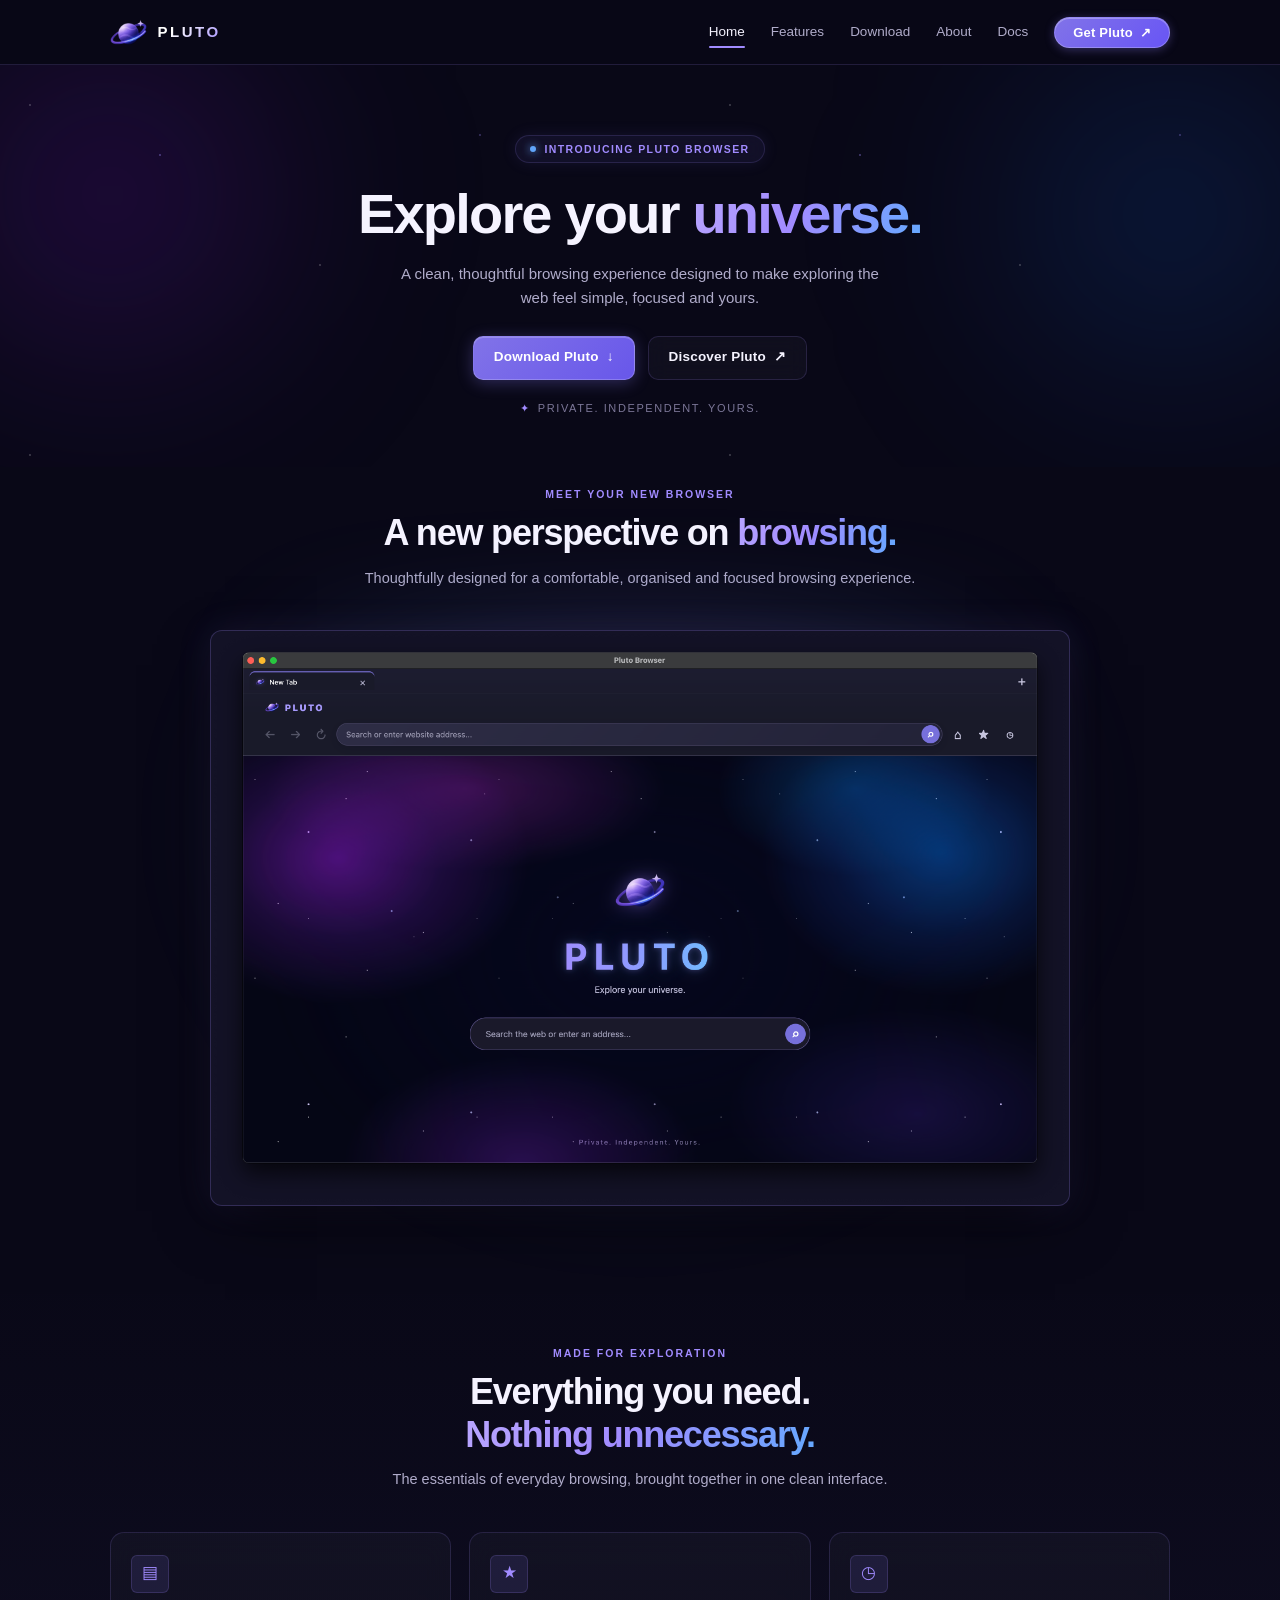
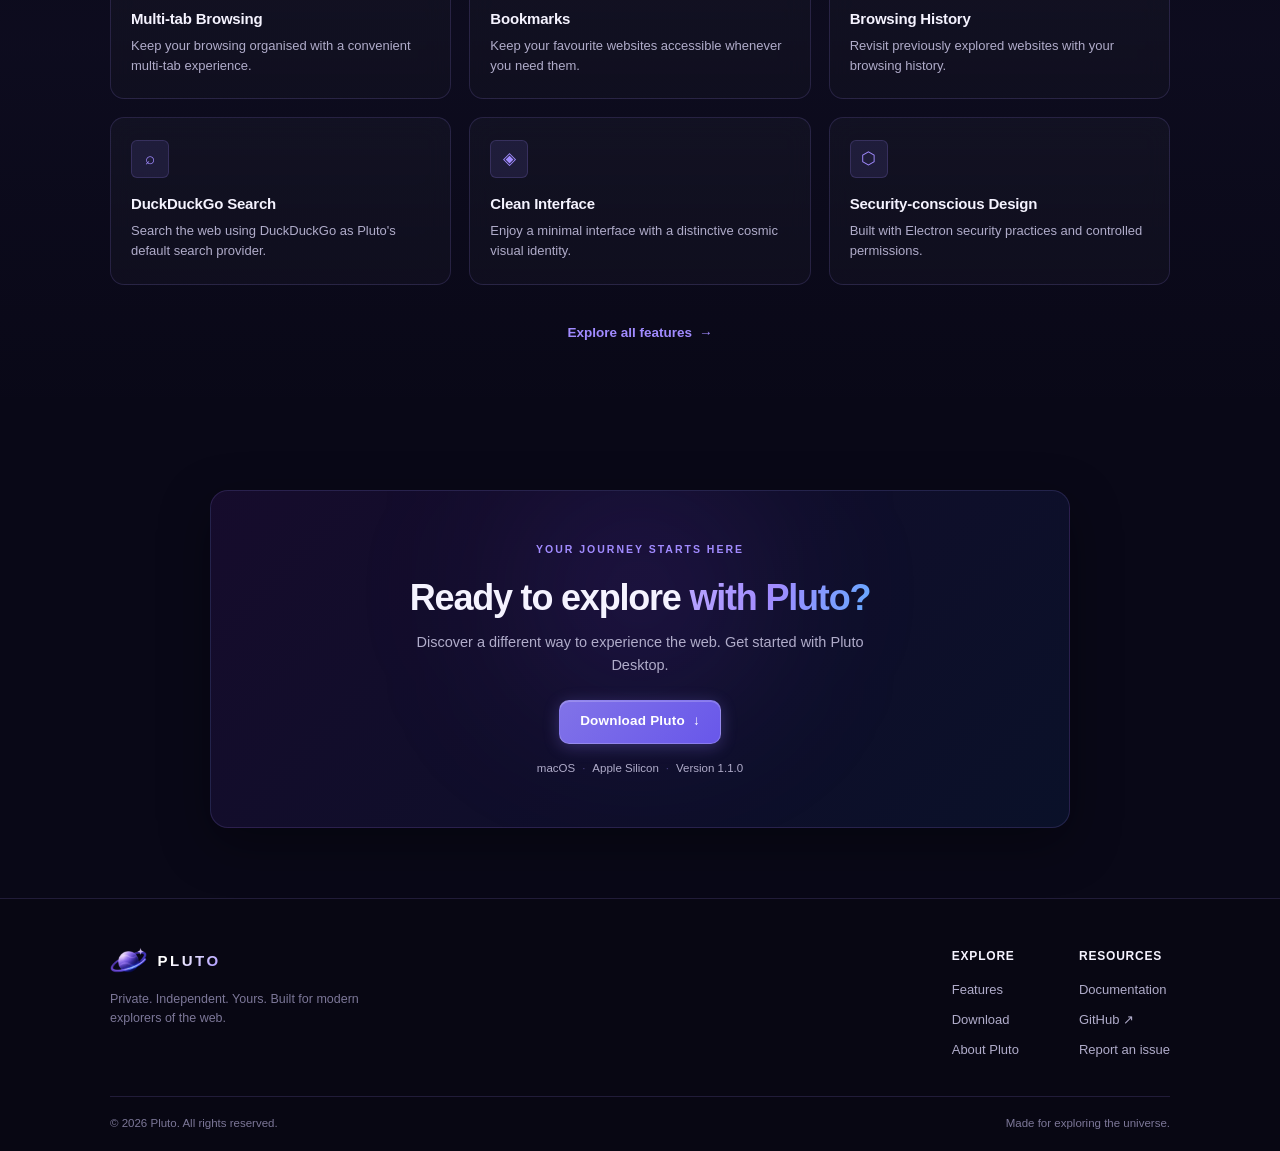
==== index.html @ a0f24057 "Initial commit: Pluto official website" ====
<!DOCTYPE html>
<html lang="en">
<head>
    <meta charset="UTF-8">
    <meta name="viewport" content="width=device-width, initial-scale=1.0">

    <title>Pluto — Explore Your Universe</title>
    <meta name="description" content="Meet Pluto, a clean and thoughtful desktop browser designed for a better browsing experience.">

    <link rel="icon" type="image/png" href="assets/logo/pluto-logo.png">
    <link rel="stylesheet" href="css/variables.css">
    <link rel="stylesheet" href="css/style.css">
    <link rel="stylesheet" href="css/responsive.css">

    <script src="js/main.js" defer></script>
    <script src="js/navigation.js" defer></script>
</head>

<body>

    <a href="#main" class="skip-link">Skip to main content</a>

    <!-- Navigation -->
    <header class="navbar">
        <div class="container nav-container">

            <a href="index.html" class="brand" aria-label="Pluto Browser Home">
                <img src="assets/logo/pluto-logo.png" alt="Pluto Logo">
                <span>PLUTO</span>
            </a>

            <button class="menu-toggle" id="menuToggle"
                    aria-label="Toggle navigation"
                    aria-expanded="false">
                <span></span>
                <span></span>
                <span></span>
            </button>

            <nav class="nav-links" id="navLinks">
                <a href="index.html" class="active">Home</a>
                <a href="features.html">Features</a>
                <a href="download.html">Download</a>
                <a href="about.html">About</a>
                <a href="docs.html">Docs</a>
                <a href="download.html" class="nav-download">Get Pluto <span>↗</span></a>
            </nav>

        </div>
    </header>


    <main id="main">

        <!-- Hero -->
        <section class="hero">
            <div class="hero-glow hero-glow-left"></div>
            <div class="hero-glow hero-glow-right"></div>

            <div class="stars"></div>

            <div class="container hero-content">

                <div class="hero-badge">
                    <span class="status-dot"></span>
                    INTRODUCING PLUTO BROWSER
                </div>

                <h1>
                    Explore your
                    <span>universe.</span>
                </h1>

                <p class="hero-description">
                    A clean, thoughtful browsing experience
                    designed to make exploring the web feel
                    simple, focused and yours.
                </p>

                <div class="hero-actions">
                    <a href="download.html" class="btn btn-primary">
                        Download Pluto <span>↓</span>
                    </a>

                    <a href="features.html" class="btn btn-secondary">
                        Discover Pluto <span>↗</span>
                    </a>
                </div>

                <div class="hero-note">
                    <span class="sparkle">✦</span> Private. Independent. Yours.
                </div>

            </div>

        </section>


        <!-- Browser Preview -->
        <section class="preview-section">
            <div class="container">

                <div class="section-heading">
                    <span class="eyebrow">MEET YOUR NEW BROWSER</span>

                    <h2>
                        A new perspective on
                        <span>browsing.</span>
                    </h2>

                    <p>
                        Thoughtfully designed for a comfortable,
                        organised and focused browsing experience.
                    </p>
                </div>

                <div class="browser-preview-wrapper">
                    <div class="preview-glow"></div>

                    <div class="browser-preview">
                        <img
                            src="assets/screenshots/pluto-homepage.png"
                            alt="Pluto Desktop Browser interface screenshot"
                            loading="lazy"
                        >
                    </div>
                </div>

            </div>
        </section>


        <!-- Features -->
        <section class="features-section">
            <div class="container">

                <div class="section-heading">
                    <span class="eyebrow">MADE FOR EXPLORATION</span>

                    <h2>
                        Everything you need.
                        <span>Nothing unnecessary.</span>
                    </h2>

                    <p>
                        The essentials of everyday browsing,
                        brought together in one clean interface.
                    </p>
                </div>

                <div class="feature-grid">

                    <article class="feature-card">
                        <div class="feature-icon">▤</div>
                        <h3>Multi-tab Browsing</h3>
                        <p>
                            Keep your browsing organised
                            with a convenient multi-tab experience.
                        </p>
                    </article>

                    <article class="feature-card">
                        <div class="feature-icon">★</div>
                        <h3>Bookmarks</h3>
                        <p>
                            Keep your favourite websites
                            accessible whenever you need them.
                        </p>
                    </article>

                    <article class="feature-card">
                        <div class="feature-icon">◷</div>
                        <h3>Browsing History</h3>
                        <p>
                            Revisit previously explored websites
                            with your browsing history.
                        </p>
                    </article>

                    <article class="feature-card">
                        <div class="feature-icon">⌕</div>
                        <h3>DuckDuckGo Search</h3>
                        <p>
                            Search the web using DuckDuckGo
                            as Pluto's default search provider.
                        </p>
                    </article>

                    <article class="feature-card">
                        <div class="feature-icon">◈</div>
                        <h3>Clean Interface</h3>
                        <p>
                            Enjoy a minimal interface with
                            a distinctive cosmic visual identity.
                        </p>
                    </article>

                    <article class="feature-card">
                        <div class="feature-icon">⬡</div>
                        <h3>Security-conscious Design</h3>
                        <p>
                            Built with Electron security
                            practices and controlled permissions.
                        </p>
                    </article>

                </div>

                <div class="features-link">
                    <a href="features.html">
                        Explore all features <span>→</span>
                    </a>
                </div>

            </div>
        </section>


        <!-- Download CTA -->
        <section class="download-section">
            <div class="container">

                <div class="download-card">

                    <div class="download-glow"></div>

                    <span class="eyebrow">YOUR JOURNEY STARTS HERE</span>

                    <h2>
                        Ready to explore
                        <span>with Pluto?</span>
                    </h2>

                    <p>
                        Discover a different way to experience
                        the web. Get started with Pluto Desktop.
                    </p>

                    <a
                        href="https://github.com/ParamMavani/pluto-browser/releases/tag/v1.1.0"
                        target="_blank"
                        rel="noopener noreferrer"
                        class="btn btn-primary"
                    >
                        Download Pluto <span>↓</span>
                    </a>

                    <div class="download-specs">
                        <span class="spec-tag">macOS</span>
                        <span class="spec-dot">·</span>
                        <span class="spec-tag">Apple Silicon</span>
                        <span class="spec-dot">·</span>
                        <span class="spec-tag">Version 1.1.0</span>
                    </div>

                </div>

            </div>
        </section>

    </main>


    <!-- Footer -->
    <footer class="footer">
        <div class="container">

            <div class="footer-main">

                <div class="footer-brand">
                    <a href="index.html" class="brand" aria-label="Pluto Browser Home">
                        <img src="assets/logo/pluto-logo.png" alt="Pluto Logo">
                        <span>PLUTO</span>
                    </a>

                    <p>Private. Independent. Yours. Built for modern explorers of the web.</p>
                </div>

                <div class="footer-nav">
                    <div class="footer-column">
                        <h4>Explore</h4>
                        <a href="features.html">Features</a>
                        <a href="download.html">Download</a>
                        <a href="about.html">About Pluto</a>
                    </div>

                    <div class="footer-column">
                        <h4>Resources</h4>
                        <a href="docs.html">Documentation</a>
                        <a href="https://github.com/ParamMavani/pluto-browser"
                           target="_blank"
                           rel="noopener noreferrer">GitHub <span>↗</span></a>
                        <a href="https://github.com/ParamMavani/pluto-browser/issues"
                           target="_blank"
                           rel="noopener noreferrer">Report an issue</a>
                    </div>
                </div>

            </div>

            <div class="footer-bottom">
                <p>© <span id="currentYear"></span> Pluto. All rights reserved.</p>
                <p>Made for exploring the universe.</p>
            </div>

        </div>
    </footer>

</body>
</html>
---- css/variables.css ----
:root {
  /* Pluto backgrounds */
  --bg-primary: #090817;
  --bg-secondary: #131226;
  --bg-surface: #1d1c34;
  --bg-surface-hover: #262444;

  /* Pluto accents */
  --accent-primary: #8173e8;
  --accent-secondary: #a18bff;
  --accent-blue: #65a9ff;
  --accent-cyan: #38bdf8;

  /* Status and feedback colors */
  --accent-success: #10b981;
  --accent-warning: #f59e0b;
  --accent-warning-bg: rgba(245, 158, 11, 0.08);
  --accent-warning-border: rgba(245, 158, 11, 0.28);
  --accent-danger: #ef4444;

  /* Text colors */
  --text-primary: #f5f3ff;
  --text-secondary: #b0acca;
  --text-muted: #7c7798;

  /* Borders and effects */
  --border-color: rgba(161, 139, 255, 0.16);
  --border-subtle: rgba(161, 139, 255, 0.09);
  --border-glow: rgba(161, 139, 255, 0.4);
  --glow-purple: rgba(129, 115, 232, 0.2);
  --glow-blue: rgba(101, 169, 255, 0.16);

  /* Layout — tightened for better proportions */
  --container-width: 1060px;
  --radius-sm: 6px;
  --radius-md: 10px;
  --radius-lg: 14px;
  --radius-pill: 999px;

  /* Typography */
  --font-main: -apple-system, BlinkMacSystemFont, "SF Pro Display", "Inter", "Segoe UI", Roboto, sans-serif;

  /* Transitions */
  --transition-fast: 0.2s ease;
  --transition-smooth: 0.25s cubic-bezier(0.16, 1, 0.3, 1);
}
---- css/style.css ----
/* ==========================================================================
   Pluto Browser — Main Stylesheet
   Refined, Sleek, Proportional Scaling
   ========================================================================== */

@import url("./variables.css");

/* --------------------------------------------------------------------------
   Global & Reset
   -------------------------------------------------------------------------- */

*,
*::before,
*::after {
    margin: 0;
    padding: 0;
    box-sizing: border-box;
}

html {
    scroll-behavior: smooth;
    text-rendering: optimizeLegibility;
    -webkit-font-smoothing: antialiased;
    -moz-osx-font-smoothing: grayscale;
}

[id] {
    scroll-margin-top: 85px;
}

/* Accessible Focus States */
:focus-visible {
    outline: 2px solid var(--accent-secondary);
    outline-offset: 3px;
}

/* Skip link for keyboard accessibility */
.skip-link {
    position: absolute;
    top: -100px;
    left: 20px;
    background: var(--accent-primary);
    color: #ffffff;
    padding: 8px 16px;
    border-radius: var(--radius-sm);
    z-index: 1000;
    font-weight: 600;
    font-size: 13px;
    text-decoration: none;
    box-shadow: 0 4px 12px rgba(0, 0, 0, 0.4);
    transition: top 0.2s ease;
}

.skip-link:focus {
    top: 16px;
}

body {
    background-color: var(--bg-primary);
    color: var(--text-primary);
    font-family: var(--font-main);
    font-size: 14.5px;
    line-height: 1.55;
    overflow-x: hidden;
    position: relative;
    min-height: 100vh;
}

::selection {
    background: rgba(129, 115, 232, 0.35);
    color: #ffffff;
}

/* Custom Scrollbar */
::-webkit-scrollbar {
    width: 8px;
}

::-webkit-scrollbar-track {
    background: var(--bg-primary);
}

::-webkit-scrollbar-thumb {
    background: rgba(161, 139, 255, 0.22);
    border-radius: var(--radius-pill);
    border: 2px solid var(--bg-primary);
}

::-webkit-scrollbar-thumb:hover {
    background: rgba(161, 139, 255, 0.4);
}

a {
    text-decoration: none;
    color: inherit;
    transition: color var(--transition-fast);
}

button {
    font: inherit;
    cursor: pointer;
    border: none;
    background: none;
}

img {
    max-width: 100%;
    height: auto;
    display: block;
}

/* --------------------------------------------------------------------------
   Layout Containers & Common Utilities
   -------------------------------------------------------------------------- */

.container {
    width: min(calc(100% - 40px), var(--container-width));
    margin-inline: auto;
}

.section,
.features-section,
.download-section {
    padding: 70px 0;
    position: relative;
}

.section-heading {
    text-align: center;
    max-width: 580px;
    margin: 0 auto 40px;
}

.eyebrow,
.section-eyebrow {
    display: inline-block;
    color: var(--accent-secondary);
    font-size: 10.5px;
    font-weight: 700;
    letter-spacing: 2px;
    text-transform: uppercase;
    margin-bottom: 10px;
}

.section-heading h2,
.intro-content h2,
.download-card h2 {
    font-size: clamp(24px, 3.2vw, 36px);
    line-height: 1.18;
    letter-spacing: -1.2px;
    font-weight: 800;
    margin-bottom: 12px;
}

.section-heading p,
.intro-content p,
.download-card p {
    color: var(--text-secondary);
    font-size: 14.5px;
    line-height: 1.6;
}

/* Radiant Cosmic Gradients */
.hero h1 span,
.section-heading h2 span,
.intro-content h2 span,
.download-card h2 span,
.page-header h1 span {
    background: linear-gradient(110deg, #b8a5ff 0%, #a18bff 45%, #65a9ff 100%);
    background-clip: text;
    -webkit-background-clip: text;
    -webkit-text-fill-color: transparent;
    display: inline-block;
}

/* --------------------------------------------------------------------------
   Navigation Bar
   -------------------------------------------------------------------------- */

.navbar {
    position: sticky;
    top: 0;
    z-index: 100;
    background: rgba(9, 8, 23, 0.82);
    backdrop-filter: blur(20px);
    -webkit-backdrop-filter: blur(20px);
    border-bottom: 1px solid var(--border-color);
    transition: background var(--transition-fast), border-color var(--transition-fast);
}

.nav-container {
    height: 64px;
    display: flex;
    align-items: center;
    justify-content: space-between;
}

.brand {
    display: inline-flex;
    align-items: center;
    gap: 10px;
    color: var(--text-primary);
    font-size: 15px;
    font-weight: 800;
    letter-spacing: 2.5px;
    text-decoration: none;
}

.brand img {
    height: 26px;
    width: auto;
    object-fit: contain;
    flex-shrink: 0;
    transition: transform var(--transition-smooth);
}

.brand span {
    background: linear-gradient(135deg, #ffffff 30%, var(--accent-secondary) 100%);
    background-clip: text;
    -webkit-background-clip: text;
    -webkit-text-fill-color: transparent;
    font-weight: 800;
}

.brand:hover img {
    transform: rotate(6deg) scale(1.05);
}

.nav-links {
    display: flex;
    align-items: center;
    gap: 26px;
}

.nav-links a:not(.nav-download) {
    color: var(--text-secondary);
    font-size: 13.5px;
    font-weight: 500;
    position: relative;
    padding: 4px 0;
    transition: color var(--transition-fast);
}

.nav-links a:not(.nav-download):hover,
.nav-links a:not(.nav-download).active {
    color: var(--text-primary);
}

.nav-links a:not(.nav-download)::after {
    content: '';
    position: absolute;
    bottom: -2px;
    left: 0;
    width: 0;
    height: 2px;
    background: var(--accent-secondary);
    border-radius: 2px;
    transition: width var(--transition-fast);
}

.nav-links a:not(.nav-download):hover::after,
.nav-links a:not(.nav-download).active::after {
    width: 100%;
}

/* "Get Pluto" Navbar CTA Button */
.nav-links a.nav-download,
.nav-download {
    display: inline-flex;
    align-items: center;
    justify-content: center;
    gap: 7px;
    padding: 8px 18px !important;
    background: linear-gradient(135deg, var(--accent-primary) 0%, #6855f5 100%);
    color: #ffffff !important;
    font-size: 13px !important;
    font-weight: 600;
    line-height: 1;
    letter-spacing: 0.2px;
    border-radius: var(--radius-pill);
    border: 1px solid rgba(255, 255, 255, 0.22);
    box-shadow: inset 0 1px 0 rgba(255, 255, 255, 0.28), 0 2px 10px rgba(129, 115, 232, 0.35);
    text-decoration: none;
    white-space: nowrap;
    position: relative;
    overflow: hidden;
    transition: all var(--transition-smooth);
}

.nav-links a.nav-download:hover,
.nav-download:hover {
    background: linear-gradient(135deg, var(--accent-secondary) 0%, #7663fa 100%);
    box-shadow: inset 0 1px 0 rgba(255, 255, 255, 0.38), 0 4px 18px rgba(129, 115, 232, 0.55);
    transform: translateY(-1px);
    color: #ffffff !important;
}

.nav-links a.nav-download:active,
.nav-download:active {
    transform: translateY(0);
    box-shadow: inset 0 1px 0 rgba(255, 255, 255, 0.2), 0 2px 6px rgba(129, 115, 232, 0.3);
}

.nav-links a.nav-download span,
.nav-download span {
    display: inline-block;
    font-size: 13px;
    line-height: 1;
    transition: transform var(--transition-fast);
}

.nav-links a.nav-download:hover span,
.nav-download:hover span {
    transform: translate(2px, -2px);
}

/* Mobile Toggle */
.menu-toggle {
    display: none;
    flex-direction: column;
    justify-content: center;
    align-items: center;
    gap: 4px;
    width: 36px;
    height: 36px;
    padding: 6px;
    border-radius: var(--radius-sm);
    background: rgba(255, 255, 255, 0.03);
    border: 1px solid var(--border-subtle);
    transition: background var(--transition-fast);
}

.menu-toggle span {
    display: block;
    width: 20px;
    height: 2px;
    background: var(--text-primary);
    border-radius: 2px;
    transition: transform 0.25s ease, opacity 0.25s ease;
}

.menu-toggle.active span:nth-child(1) {
    transform: translateY(6px) rotate(45deg);
}

.menu-toggle.active span:nth-child(2) {
    opacity: 0;
    transform: scale(0);
}

.menu-toggle.active span:nth-child(3) {
    transform: translateY(-6px) rotate(-45deg);
}

/* --------------------------------------------------------------------------
   Hero Section
   -------------------------------------------------------------------------- */

.hero {
    position: relative;
    padding: 70px 20px 50px;
    text-align: center;
    overflow: hidden;
    display: flex;
    flex-direction: column;
    align-items: center;
    justify-content: center;
}

/* Ambient Cosmic Glows */
.hero-glow {
    position: absolute;
    border-radius: 50%;
    filter: blur(100px);
    pointer-events: none;
    z-index: 1;
}

.hero-glow-left,
.hero-glow-purple {
    width: 500px;
    height: 400px;
    background: radial-gradient(circle, rgba(118, 23, 199, 0.32) 0%, rgba(118, 23, 199, 0) 70%);
    top: -70px;
    left: -140px;
}

.hero-glow-right,
.hero-glow-blue {
    width: 500px;
    height: 400px;
    background: radial-gradient(circle, rgba(15, 100, 230, 0.26) 0%, rgba(15, 100, 230, 0) 70%);
    top: -50px;
    right: -140px;
}

/* Pure CSS Starfield */
.stars {
    position: absolute;
    inset: 0;
    pointer-events: none;
    z-index: 1;
    background-image:
        radial-gradient(1px 1px at 30px 40px, #ffffff, rgba(0,0,0,0)),
        radial-gradient(1.5px 1.5px at 160px 90px, #a18bff, rgba(0,0,0,0)),
        radial-gradient(1px 1px at 320px 200px, #ffffff, rgba(0,0,0,0)),
        radial-gradient(1.5px 1.5px at 480px 70px, rgba(161, 139, 255, 0.8), rgba(0,0,0,0)),
        radial-gradient(1px 1px at 640px 240px, #ffffff, rgba(0,0,0,0)),
        radial-gradient(1.5px 1.5px at 780px 130px, #65a9ff, rgba(0,0,0,0)),
        radial-gradient(1px 1px at 940px 300px, #ffffff, rgba(0,0,0,0)),
        radial-gradient(1.5px 1.5px at 1100px 100px, #ffffff, rgba(0,0,0,0)),
        radial-gradient(1.5px 1.5px at 1260px 210px, #a18bff, rgba(0,0,0,0)),
        radial-gradient(1px 1px at 1400px 150px, #ffffff, rgba(0,0,0,0));
    background-size: 700px 350px;
    opacity: 0.6;
    animation: starsPulse 10s ease-in-out infinite alternate;
}

@keyframes starsPulse {
    0% { opacity: 0.4; }
    100% { opacity: 0.7; }
}

.hero-content {
    max-width: 660px;
    position: relative;
    z-index: 2;
    display: flex;
    flex-direction: column;
    align-items: center;
}

/* Hero Badge */
.hero-badge,
.hero-label {
    display: inline-flex;
    align-items: center;
    gap: 8px;
    padding: 5px 14px;
    border: 1px solid var(--border-color);
    background: rgba(129, 115, 232, 0.08);
    backdrop-filter: blur(10px);
    -webkit-backdrop-filter: blur(10px);
    border-radius: var(--radius-pill);
    color: var(--accent-secondary);
    font-size: 10.5px;
    font-weight: 700;
    letter-spacing: 1.4px;
    margin-bottom: 20px;
    box-shadow: 0 0 16px rgba(129, 115, 232, 0.1);
    transition: all var(--transition-smooth);
}

.hero-badge:hover,
.hero-label:hover {
    border-color: rgba(161, 139, 255, 0.4);
    background: rgba(129, 115, 232, 0.12);
    box-shadow: 0 0 24px rgba(129, 115, 232, 0.2);
    transform: translateY(-1px);
}

.status-dot {
    width: 6px;
    height: 6px;
    background: #60a5fa;
    border-radius: 50%;
    box-shadow: 0 0 8px #60a5fa;
    animation: statusPulse 2s ease-in-out infinite;
}

@keyframes statusPulse {
    0%, 100% {
        opacity: 1;
        transform: scale(1);
    }
    50% {
        opacity: 0.4;
        transform: scale(0.85);
    }
}

.hero h1 {
    font-size: clamp(34px, 4.8vw, 56px);
    line-height: 1.12;
    letter-spacing: -1.8px;
    font-weight: 800;
    margin-bottom: 16px;
}

.hero-description {
    max-width: 500px;
    margin: 0 auto 26px;
    color: var(--text-secondary);
    font-size: 15px;
    line-height: 1.6;
}

/* Actions & Buttons */
.hero-actions {
    display: flex;
    justify-content: center;
    align-items: center;
    flex-wrap: wrap;
    gap: 13px;
}

.btn {
    display: inline-flex;
    align-items: center;
    justify-content: center;
    gap: 8px;
    padding: 10.5px 20px;
    border-radius: var(--radius-md);
    font-size: 13.5px;
    font-weight: 600;
    letter-spacing: 0.2px;
    transition: all var(--transition-smooth);
    white-space: nowrap;
}

.btn-primary {
    background: linear-gradient(135deg, var(--accent-primary) 0%, #6857ea 100%);
    color: #ffffff;
    border: 1px solid rgba(255, 255, 255, 0.18);
    box-shadow: inset 0 1px 0 rgba(255, 255, 255, 0.2), 0 3px 16px rgba(129, 115, 232, 0.32);
}

.btn-primary:hover {
    background: linear-gradient(135deg, var(--accent-secondary) 0%, #7663f7 100%);
    box-shadow: inset 0 1px 0 rgba(255, 255, 255, 0.25), 0 6px 24px rgba(129, 115, 232, 0.5);
    transform: translateY(-1px);
}

.btn-secondary {
    border: 1px solid var(--border-color);
    background: rgba(255, 255, 255, 0.03);
    color: var(--text-primary);
    backdrop-filter: blur(10px);
    -webkit-backdrop-filter: blur(10px);
}

.btn-secondary:hover {
    border-color: rgba(161, 139, 255, 0.45);
    background: rgba(129, 115, 232, 0.08);
    color: #ffffff;
    transform: translateY(-1px);
}

.btn span {
    display: inline-block;
    transition: transform var(--transition-fast);
}

.btn-primary:hover span {
    transform: translateY(2px);
}

.btn-secondary:hover span {
    transform: translate(2px, -2px);
}

.hero-note {
    margin-top: 20px;
    color: var(--text-muted);
    font-size: 11px;
    letter-spacing: 1.6px;
    text-transform: uppercase;
    display: inline-flex;
    align-items: center;
    gap: 7px;
}

.hero-note span,
.sparkle {
    color: var(--accent-secondary);
    display: inline-block;
}

/* --------------------------------------------------------------------------
   Browser Preview Section
   -------------------------------------------------------------------------- */

.preview-section {
    padding-top: 15px;
    padding-bottom: 65px;
}

.browser-preview-wrapper {
    position: relative;
    max-width: 860px;
    margin: 0 auto;
}

.preview-glow,
.browser-glow {
    position: absolute;
    inset: -22px;
    background: radial-gradient(ellipse at 50% 35%, rgba(129, 115, 232, 0.28), rgba(101, 169, 255, 0.1) 45%, transparent 70%);
    filter: blur(50px);
    z-index: 0;
    pointer-events: none;
    border-radius: 24px;
}

.browser-preview {
    position: relative;
    z-index: 1;
    width: 100%;
    border: 1px solid rgba(161, 139, 255, 0.22);
    border-radius: 12px;
    background: var(--bg-secondary);
    box-shadow:
        0 20px 60px -15px rgba(0, 0, 0, 0.75),
        0 0 35px rgba(129, 115, 232, 0.12);
    overflow: hidden;
    transition: transform 0.35s cubic-bezier(0.16, 1, 0.3, 1), box-shadow 0.35s ease;
}

.browser-preview:hover {
    box-shadow:
        0 25px 75px -15px rgba(0, 0, 0, 0.85),
        0 0 50px rgba(129, 115, 232, 0.2);
}

.browser-preview img {
    width: 100%;
    height: auto;
    display: block;
    object-fit: contain;
}

/* --------------------------------------------------------------------------
   Features Section
   -------------------------------------------------------------------------- */

.features-section {
    background: linear-gradient(
        180deg,
        transparent 0%,
        rgba(129, 115, 232, 0.035) 50%,
        transparent 100%
    );
}

.feature-grid {
    display: grid;
    grid-template-columns: repeat(3, 1fr);
    gap: 18px;
}

.feature-card {
    display: flex;
    flex-direction: column;
    padding: 22px 20px;
    background: linear-gradient(180deg, rgba(23, 23, 39, 0.6) 0%, rgba(17, 16, 32, 0.8) 100%);
    border: 1px solid var(--border-color);
    border-radius: var(--radius-lg);
    backdrop-filter: blur(12px);
    -webkit-backdrop-filter: blur(12px);
    transition: all var(--transition-smooth);
    position: relative;
    overflow: hidden;
}

.feature-card::before {
    content: '';
    position: absolute;
    top: 0;
    left: 0;
    right: 0;
    height: 1px;
    background: linear-gradient(90deg, transparent, rgba(161, 139, 255, 0.25), transparent);
    opacity: 0;
    transition: opacity var(--transition-fast);
}

.feature-card:hover {
    transform: translateY(-4px);
    border-color: rgba(161, 139, 255, 0.35);
    box-shadow: 0 12px 35px -8px var(--glow-purple);
    background: linear-gradient(180deg, rgba(28, 27, 48, 0.75) 0%, rgba(19, 18, 36, 0.9) 100%);
}

.feature-card:hover::before {
    opacity: 1;
}

.feature-icon {
    width: 38px;
    height: 38px;
    display: flex;
    align-items: center;
    justify-content: center;
    border-radius: var(--radius-sm);
    background: rgba(129, 115, 232, 0.12);
    border: 1px solid rgba(161, 139, 255, 0.18);
    color: var(--accent-secondary);
    font-size: 17px;
    margin-bottom: 14px;
    transition: transform var(--transition-smooth), background var(--transition-fast);
    flex-shrink: 0;
}

.feature-card:hover .feature-icon {
    transform: scale(1.06);
    background: rgba(129, 115, 232, 0.18);
    border-color: var(--accent-secondary);
}

.feature-card h3 {
    font-size: 15px;
    font-weight: 600;
    color: var(--text-primary);
    margin-bottom: 6px;
    letter-spacing: -0.2px;
}

.feature-card p {
    color: var(--text-secondary);
    font-size: 13px;
    line-height: 1.55;
    margin-top: auto;
}

.features-link {
    text-align: center;
    margin-top: 32px;
}

.features-link a {
    display: inline-flex;
    align-items: center;
    gap: 7px;
    color: var(--accent-secondary);
    font-size: 13.5px;
    font-weight: 600;
    padding: 6px 14px;
    border-radius: var(--radius-sm);
    transition: all var(--transition-fast);
}

.features-link a span {
    display: inline-block;
    transition: transform var(--transition-fast);
}

.features-link a:hover {
    color: #ffffff;
    background: rgba(129, 115, 232, 0.08);
}

.features-link a:hover span {
    transform: translateX(3px);
}

/* --------------------------------------------------------------------------
   Download CTA Section
   -------------------------------------------------------------------------- */

.download-card {
    position: relative;
    overflow: hidden;
    text-align: center;
    padding: 50px 24px;
    max-width: 860px;
    margin: 0 auto;
    border: 1px solid var(--border-color);
    border-radius: 18px;
    background: linear-gradient(
        135deg,
        rgba(92, 35, 155, 0.16) 0%,
        rgba(20, 75, 155, 0.14) 100%
    );
    box-shadow: 0 16px 50px rgba(0, 0, 0, 0.35);
    display: flex;
    flex-direction: column;
    align-items: center;
}

.download-glow {
    position: absolute;
    width: 380px;
    height: 250px;
    background: radial-gradient(circle, rgba(113, 55, 213, 0.26) 0%, transparent 70%);
    filter: blur(80px);
    pointer-events: none;
    left: 50%;
    top: 30%;
    transform: translate(-50%, -50%);
}

.download-card > *:not(.download-glow) {
    position: relative;
    z-index: 1;
}

.download-card h2 {
    margin: 10px 0 12px;
}

.download-card p {
    max-width: 460px;
    margin: 0 auto 22px;
}

.download-specs {
    margin-top: 16px;
    display: inline-flex;
    align-items: center;
    justify-content: center;
    flex-wrap: wrap;
    gap: 7px;
    color: var(--text-muted);
    font-size: 11.5px;
}

.spec-tag {
    color: var(--text-secondary);
}

.spec-dot {
    color: var(--border-glow);
}

/* --------------------------------------------------------------------------
   Footer
   -------------------------------------------------------------------------- */

.footer {
    border-top: 1px solid var(--border-color);
    background: #080713;
    padding-top: 48px;
    position: relative;
}

.footer-main {
    display: flex;
    justify-content: space-between;
    align-items: flex-start;
    flex-wrap: wrap;
    gap: 40px;
    padding-bottom: 36px;
}

.footer-brand {
    max-width: 280px;
}

.footer-brand p {
    color: var(--text-muted);
    font-size: 12.5px;
    margin-top: 10px;
    line-height: 1.55;
}

.footer-nav {
    display: flex;
    gap: 60px;
}

.footer-column {
    display: flex;
    flex-direction: column;
    gap: 10px;
}

.footer-column h4 {
    color: var(--text-primary);
    font-size: 12px;
    font-weight: 700;
    letter-spacing: 0.8px;
    text-transform: uppercase;
    margin-bottom: 4px;
}

.footer-column a {
    color: var(--text-secondary);
    font-size: 13px;
    transition: all var(--transition-fast);
}

.footer-column a span {
    display: inline-block;
    transition: transform var(--transition-fast);
}

.footer-column a:hover {
    color: var(--accent-secondary);
}

.footer-column a:hover span {
    transform: translate(2px, -2px);
}

.footer-bottom {
    border-top: 1px solid var(--border-color);
    padding: 18px 0;
    display: flex;
    justify-content: space-between;
    align-items: center;
    gap: 16px;
    color: var(--text-muted);
    font-size: 11.5px;
}

/* --------------------------------------------------------------------------
   Subpage Utilities & Components
   -------------------------------------------------------------------------- */

.page-header {
    padding: 60px 20px 40px;
    text-align: center;
    position: relative;
    overflow: hidden;
}

.page-header h1 {
    font-size: clamp(28px, 4vw, 44px);
    line-height: 1.15;
    letter-spacing: -1.5px;
    font-weight: 800;
    margin-bottom: 12px;
}

.page-header p {
    color: var(--text-secondary);
    font-size: 15px;
    max-width: 520px;
    margin: 0 auto;
    line-height: 1.6;
}

.content-card {
    padding: 24px 22px;
    background: linear-gradient(180deg, rgba(23, 23, 39, 0.65) 0%, rgba(17, 16, 32, 0.8) 100%);
    border: 1px solid var(--border-color);
    border-radius: var(--radius-lg);
    backdrop-filter: blur(12px);
    -webkit-backdrop-filter: blur(12px);
    margin-bottom: 20px;
}

.step-grid {
    display: grid;
    grid-template-columns: repeat(3, 1fr);
    gap: 16px;
    margin-top: 30px;
}

.step-card {
    padding: 20px 18px;
    background: rgba(23, 23, 39, 0.5);
    border: 1px solid var(--border-color);
    border-radius: var(--radius-lg);
    display: flex;
    flex-direction: column;
    gap: 10px;
    position: relative;
}

.step-number {
    width: 32px;
    height: 32px;
    border-radius: var(--radius-sm);
    background: rgba(129, 115, 232, 0.12);
    border: 1px solid rgba(161, 139, 255, 0.2);
    color: var(--accent-secondary);
    display: flex;
    align-items: center;
    justify-content: center;
    font-weight: 700;
    font-size: 13px;
    margin-bottom: 4px;
}

.step-card h3 {
    font-size: 15px;
    font-weight: 600;
    color: var(--text-primary);
}

.step-card p {
    color: var(--text-secondary);
    font-size: 13px;
    line-height: 1.55;
}

.specs-grid {
    display: grid;
    grid-template-columns: repeat(2, 1fr);
    gap: 14px;
    margin-top: 18px;
}

.spec-item {
    display: flex;
    flex-direction: column;
    gap: 4px;
    padding: 14px 16px;
    background: rgba(255, 255, 255, 0.02);
    border: 1px solid var(--border-subtle);
    border-radius: var(--radius-sm);
}

.spec-item .label {
    color: var(--text-muted);
    font-size: 11px;
    text-transform: uppercase;
    letter-spacing: 1.2px;
}

.spec-item .value {
    color: var(--text-primary);
    font-size: 13.5px;
    font-weight: 600;
}

.shortcut-table {
    width: 100%;
    border-collapse: collapse;
    margin-top: 16px;
}

.shortcut-table tr {
    border-bottom: 1px solid var(--border-subtle);
}

.shortcut-table td {
    padding: 11px 8px;
    font-size: 13px;
    color: var(--text-secondary);
}

.shortcut-table td:first-child {
    color: var(--text-primary);
    font-weight: 500;
}

.key-badge {
    display: inline-block;
    padding: 2px 7px;
    background: rgba(255, 255, 255, 0.07);
    border: 1px solid rgba(255, 255, 255, 0.14);
    border-radius: 4px;
    font-family: inherit;
    font-size: 11px;
    color: var(--accent-secondary);
    box-shadow: 0 1px 0 rgba(0, 0, 0, 0.3);
}


/* --------------------------------------------------------------------------
   Gatekeeper Security Notice (Download Page)
   -------------------------------------------------------------------------- */

.notice-card {
    padding: 24px;
    background: var(--accent-warning-bg);
    border: 1px solid var(--accent-warning-border);
    border-radius: var(--radius-lg);
    margin-top: 36px;
    text-align: left;
    backdrop-filter: blur(10px);
}

.notice-header {
    display: flex;
    align-items: center;
    gap: 10px;
    margin-bottom: 12px;
}

.notice-badge {
    display: inline-flex;
    align-items: center;
    gap: 6px;
    padding: 4px 10px;
    background: rgba(245, 158, 11, 0.16);
    border: 1px solid rgba(245, 158, 11, 0.35);
    border-radius: var(--radius-pill);
    color: #fbbf24;
    font-size: 11px;
    font-weight: 700;
    letter-spacing: 1px;
    text-transform: uppercase;
}

.notice-card h3 {
    font-size: 16px;
    color: var(--text-primary);
    margin-bottom: 8px;
    font-weight: 700;
}

.notice-card p {
    color: var(--text-secondary);
    font-size: 13.5px;
    line-height: 1.6;
    margin-bottom: 14px;
}

.notice-steps {
    list-style: none;
    display: flex;
    flex-direction: column;
    gap: 10px;
    margin-top: 12px;
    padding-left: 0;
}

.notice-steps li {
    display: flex;
    align-items: flex-start;
    gap: 10px;
    font-size: 13.5px;
    color: var(--text-secondary);
    line-height: 1.5;
}

.notice-steps li span.step-bullet {
    display: inline-flex;
    align-items: center;
    justify-content: center;
    width: 20px;
    height: 20px;
    border-radius: 50%;
    background: rgba(245, 158, 11, 0.2);
    color: #fbbf24;
    font-size: 11px;
    font-weight: 700;
    flex-shrink: 0;
    margin-top: 2px;
}

/* Compatibility Badges */
.compat-pill {
    display: inline-flex;
    align-items: center;
    gap: 5px;
    padding: 3px 8px;
    border-radius: var(--radius-pill);
    font-size: 11px;
    font-weight: 600;
}

.compat-pill.compat-yes {
    background: rgba(16, 185, 129, 0.14);
    color: #34d399;
    border: 1px solid rgba(16, 185, 129, 0.3);
}

.compat-pill.compat-no {
    background: rgba(239, 68, 68, 0.14);
    color: #f87171;
    border: 1px solid rgba(239, 68, 68, 0.3);
}

/* --------------------------------------------------------------------------
   Journey Timeline (About Page)
   -------------------------------------------------------------------------- */

.timeline {
    position: relative;
    padding-left: 28px;
    margin: 28px 0;
}

.timeline::before {
    content: '';
    position: absolute;
    top: 8px;
    bottom: 8px;
    left: 8px;
    width: 2px;
    background: linear-gradient(180deg, var(--accent-secondary) 0%, var(--accent-blue) 100%);
    opacity: 0.4;
}

.timeline-item {
    position: relative;
    margin-bottom: 24px;
}

.timeline-item:last-child {
    margin-bottom: 0;
}

.timeline-dot {
    position: absolute;
    left: -28px;
    top: 2px;
    width: 18px;
    height: 18px;
    border-radius: 50%;
    background: var(--bg-surface);
    border: 2px solid var(--accent-secondary);
    box-shadow: 0 0 10px rgba(129, 115, 232, 0.4);
}

.timeline-content h3 {
    font-size: 15.5px;
    color: var(--text-primary);
    margin-bottom: 6px;
    font-weight: 700;
}

.timeline-content p {
    color: var(--text-secondary);
    font-size: 13.5px;
    line-height: 1.6;
}

/* --------------------------------------------------------------------------
   Documentation Sidebar & Layout (Docs Page)
   -------------------------------------------------------------------------- */

.docs-layout {
    display: grid;
    grid-template-columns: 220px 1fr;
    gap: 36px;
    align-items: start;
}

.docs-sidebar {
    position: sticky;
    top: 85px;
    background: linear-gradient(180deg, rgba(23, 23, 39, 0.7) 0%, rgba(17, 16, 32, 0.85) 100%);
    border: 1px solid var(--border-color);
    border-radius: var(--radius-lg);
    padding: 18px 14px;
    backdrop-filter: blur(12px);
    -webkit-backdrop-filter: blur(12px);
}

.docs-sidebar h4 {
    font-size: 10.5px;
    text-transform: uppercase;
    letter-spacing: 1.4px;
    color: var(--text-muted);
    margin-bottom: 12px;
    padding-left: 8px;
    font-weight: 700;
}

.docs-nav-links {
    display: flex;
    flex-direction: column;
    gap: 3px;
}

.docs-nav-links a {
    padding: 7px 10px;
    font-size: 13px;
    color: var(--text-secondary);
    border-radius: var(--radius-sm);
    transition: all var(--transition-fast);
    display: block;
}

.docs-nav-links a:hover,
.docs-nav-links a.active {
    color: #ffffff;
    background: rgba(129, 115, 232, 0.15);
}

.docs-content {
    min-width: 0;
}

/* --------------------------------------------------------------------------
   Accessibility: Reduced Motion
   -------------------------------------------------------------------------- */

@media (prefers-reduced-motion: reduce) {
    *,
    *::before,
    *::after {
        animation-duration: 0.01ms !important;
        animation-iteration-count: 1 !important;
        transition-duration: 0.01ms !important;
        scroll-behavior: auto !important;
    }

    .stars {
        animation: none !important;
    }

    .status-dot {
        animation: none !important;
    }

    .nav-download::before {
        display: none !important;
    }
}
---- css/responsive.css ----
/* ==========================================================================
   Pluto Browser — Responsive Stylesheet
   Refined Sizing for Tablets & Mobile
   ========================================================================== */

/* --------------------------------------------------------------------------
   Medium Screens (Tablets, up to 900px)
   -------------------------------------------------------------------------- */

@media (max-width: 900px) {

    .nav-links {
        gap: 16px;
    }

    .nav-links a {
        font-size: 13px;
    }

    .feature-grid {
        grid-template-columns: repeat(2, 1fr);
        gap: 16px;
    }

    .footer-nav {
        gap: 40px;
    }

    .hero {
        padding: 60px 18px 45px;
    }

    .hero-glow-left,
    .hero-glow-purple {
        width: 380px;
        height: 300px;
        left: -100px;
    }

    .hero-glow-right,
    .hero-glow-blue {
        width: 380px;
        height: 300px;
        right: -100px;
    }

    .preview-section {
        padding-top: 10px;
        padding-bottom: 50px;
    }

    .step-grid {
        grid-template-columns: repeat(2, 1fr);
    }
}

/* --------------------------------------------------------------------------
   Small Screens (Mobile Devices, up to 650px)
   -------------------------------------------------------------------------- */

@media (max-width: 650px) {

    .container {
        width: min(calc(100% - 28px), var(--container-width));
    }

    .section,
    .features-section,
    .download-section {
        padding: 48px 0;
    }

    .nav-container {
        height: 58px;
    }

    .brand img {
        height: 24px;
    }

    .brand {
        font-size: 14px;
        letter-spacing: 2px;
    }

    .menu-toggle {
        display: flex;
    }

    /* Mobile Navigation Drawer */
    .nav-links {
        display: none;
        position: absolute;
        top: 58px;
        left: 0;
        right: 0;
        width: 100%;
        padding: 20px 18px;
        background: rgba(14, 13, 31, 0.97);
        backdrop-filter: blur(24px);
        -webkit-backdrop-filter: blur(24px);
        border-bottom: 1px solid var(--border-color);
        box-shadow: 0 16px 35px rgba(0, 0, 0, 0.6);
        flex-direction: column;
        align-items: stretch;
        gap: 14px;
        z-index: 99;
        animation: mobileMenuSlide 0.22s cubic-bezier(0.16, 1, 0.3, 1);
    }

    @keyframes mobileMenuSlide {
        from {
            opacity: 0;
            transform: translateY(-6px);
        }
        to {
            opacity: 1;
            transform: translateY(0);
        }
    }

    .nav-links.open {
        display: flex;
    }

    .nav-links a:not(.nav-download) {
        font-size: 14px;
        padding: 7px 0;
        border-bottom: 1px solid var(--border-subtle);
    }

    .nav-links a:not(.nav-download)::after {
        display: none;
    }

    .nav-links a.nav-download {
        border-bottom: none;
        margin-top: 6px;
        padding: 10px 18px !important;
        justify-content: center;
        font-size: 13.5px !important;
        border-radius: var(--radius-pill);
    }

    /* Hero Responsive */
    .hero {
        padding: 48px 14px 38px;
    }

    .hero-badge,
    .hero-label {
        font-size: 10px;
        padding: 4px 12px;
        letter-spacing: 1.2px;
        margin-bottom: 16px;
    }

    .hero h1 {
        letter-spacing: -1.2px;
        margin-bottom: 14px;
    }

    .hero-description {
        font-size: 14px;
        line-height: 1.55;
        margin-bottom: 22px;
    }

    .hero-actions {
        flex-direction: column;
        width: 100%;
        max-width: 280px;
    }

    .hero-actions .btn {
        width: 100%;
        padding: 10px 16px;
        font-size: 13px;
    }

    .hero-note {
        font-size: 10.5px;
        letter-spacing: 1.2px;
        margin-top: 16px;
    }

    /* Preview Section */
    .preview-section {
        padding-top: 10px;
        padding-bottom: 45px;
    }

    .preview-glow,
    .browser-glow {
        inset: -12px;
        filter: blur(35px);
    }

    .browser-preview {
        border-radius: 10px;
    }

    /* Features Grid */
    .feature-grid {
        grid-template-columns: 1fr;
        gap: 14px;
    }

    .feature-card {
        padding: 18px 16px;
        border-radius: var(--radius-md);
    }

    .feature-icon {
        width: 34px;
        height: 34px;
        font-size: 15px;
        margin-bottom: 10px;
    }

    .feature-card h3 {
        font-size: 14.5px;
    }

    .feature-card p {
        font-size: 12.5px;
    }

    /* Download Card */
    .download-card {
        padding: 38px 16px;
        border-radius: 14px;
    }

    .download-specs {
        font-size: 11px;
    }

    /* Footer Responsive */
    .footer {
        padding-top: 38px;
    }

    .footer-main {
        flex-direction: column;
        gap: 28px;
        padding-bottom: 28px;
    }

    .footer-nav {
        display: grid;
        grid-template-columns: repeat(2, 1fr);
        gap: 24px;
        width: 100%;
    }

    .footer-bottom {
        flex-direction: column;
        text-align: center;
        gap: 8px;
        padding: 16px 0;
    }

    /* Subpages */
    .page-header {
        padding: 45px 14px 30px;
    }

    .step-grid {
        grid-template-columns: 1fr;
        gap: 12px;
    }

    .step-card {
        padding: 16px 14px;
    }

    .specs-grid {
        grid-template-columns: 1fr;
        gap: 10px;
    }

    .content-card {
        padding: 20px 16px;
    }
}


/* Docs layout responsive */
@media (max-width: 900px) {
    .docs-layout {
        grid-template-columns: 1fr;
        gap: 24px;
    }

    .docs-sidebar {
        position: static;
        top: auto;
    }

    .docs-nav-links {
        flex-direction: row;
        flex-wrap: wrap;
        gap: 6px;
    }

    .docs-nav-links a {
        padding: 5px 10px;
        background: rgba(255, 255, 255, 0.03);
    }
}
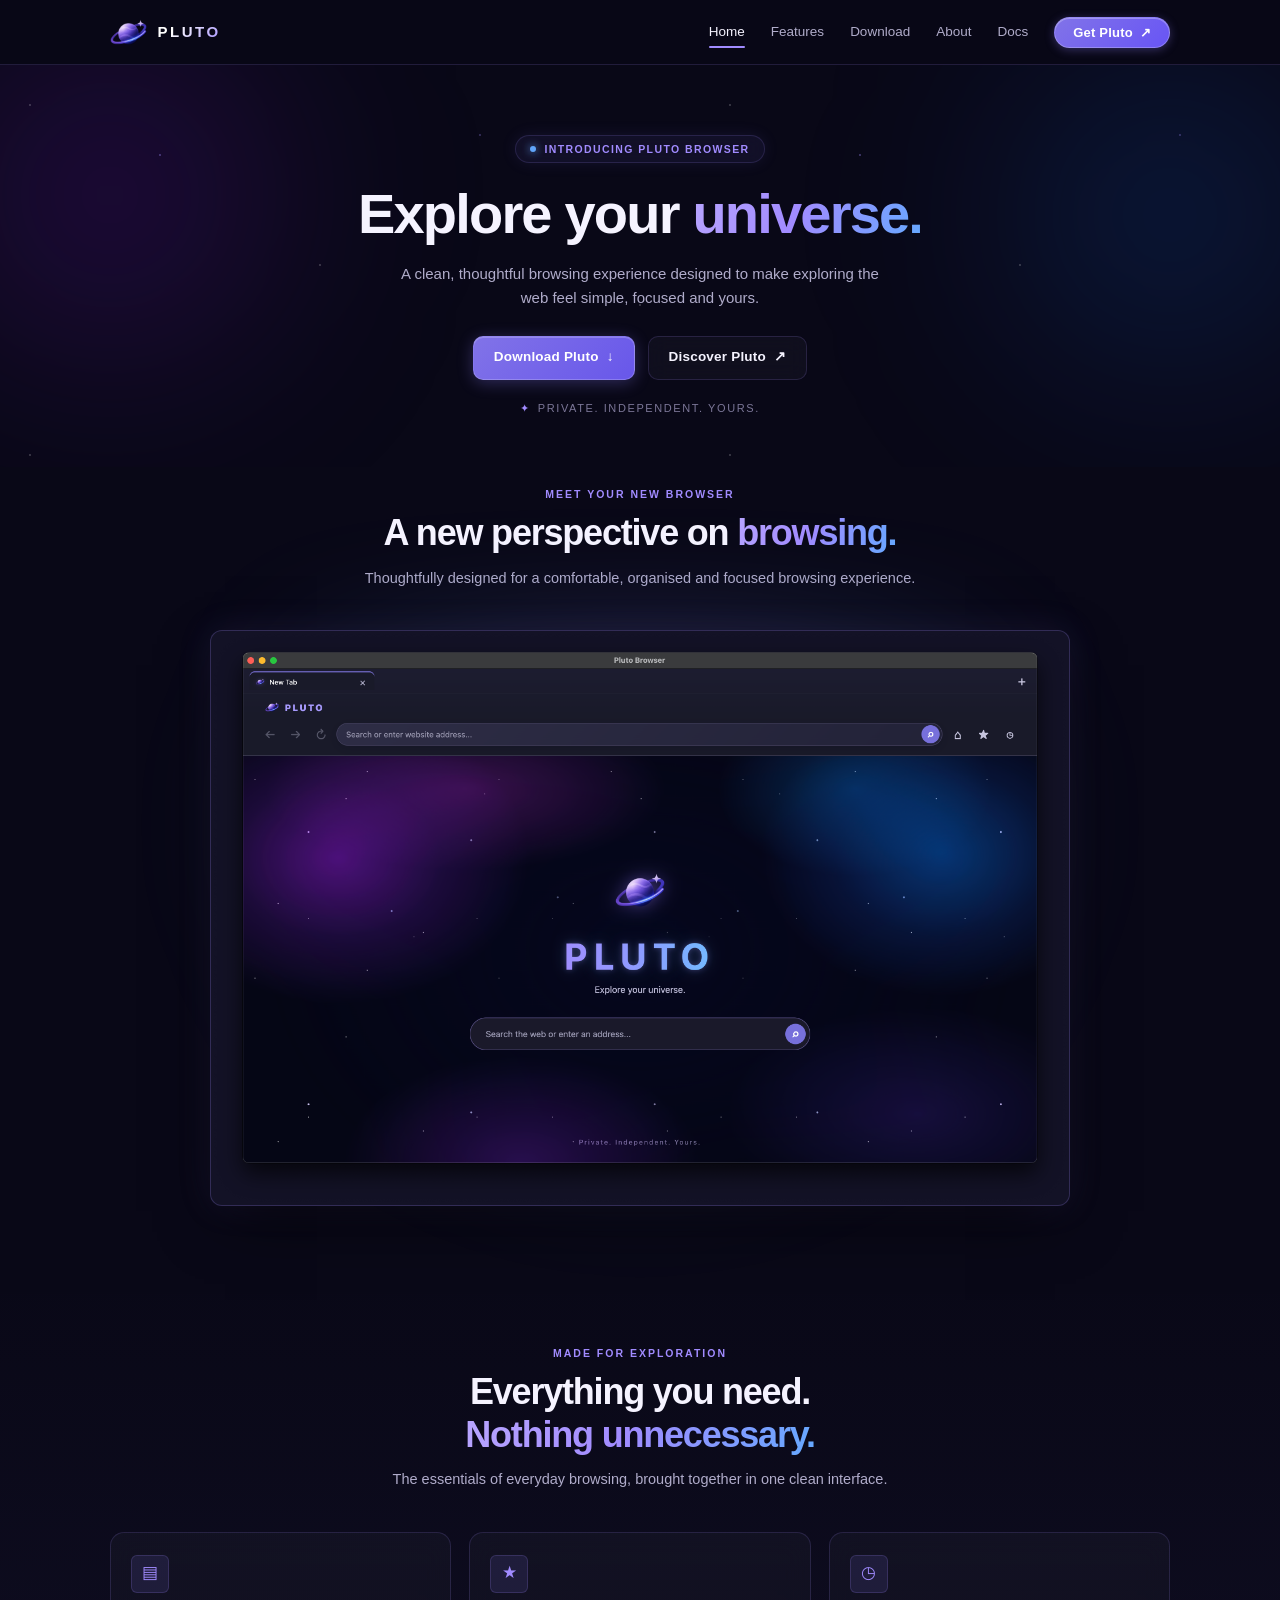
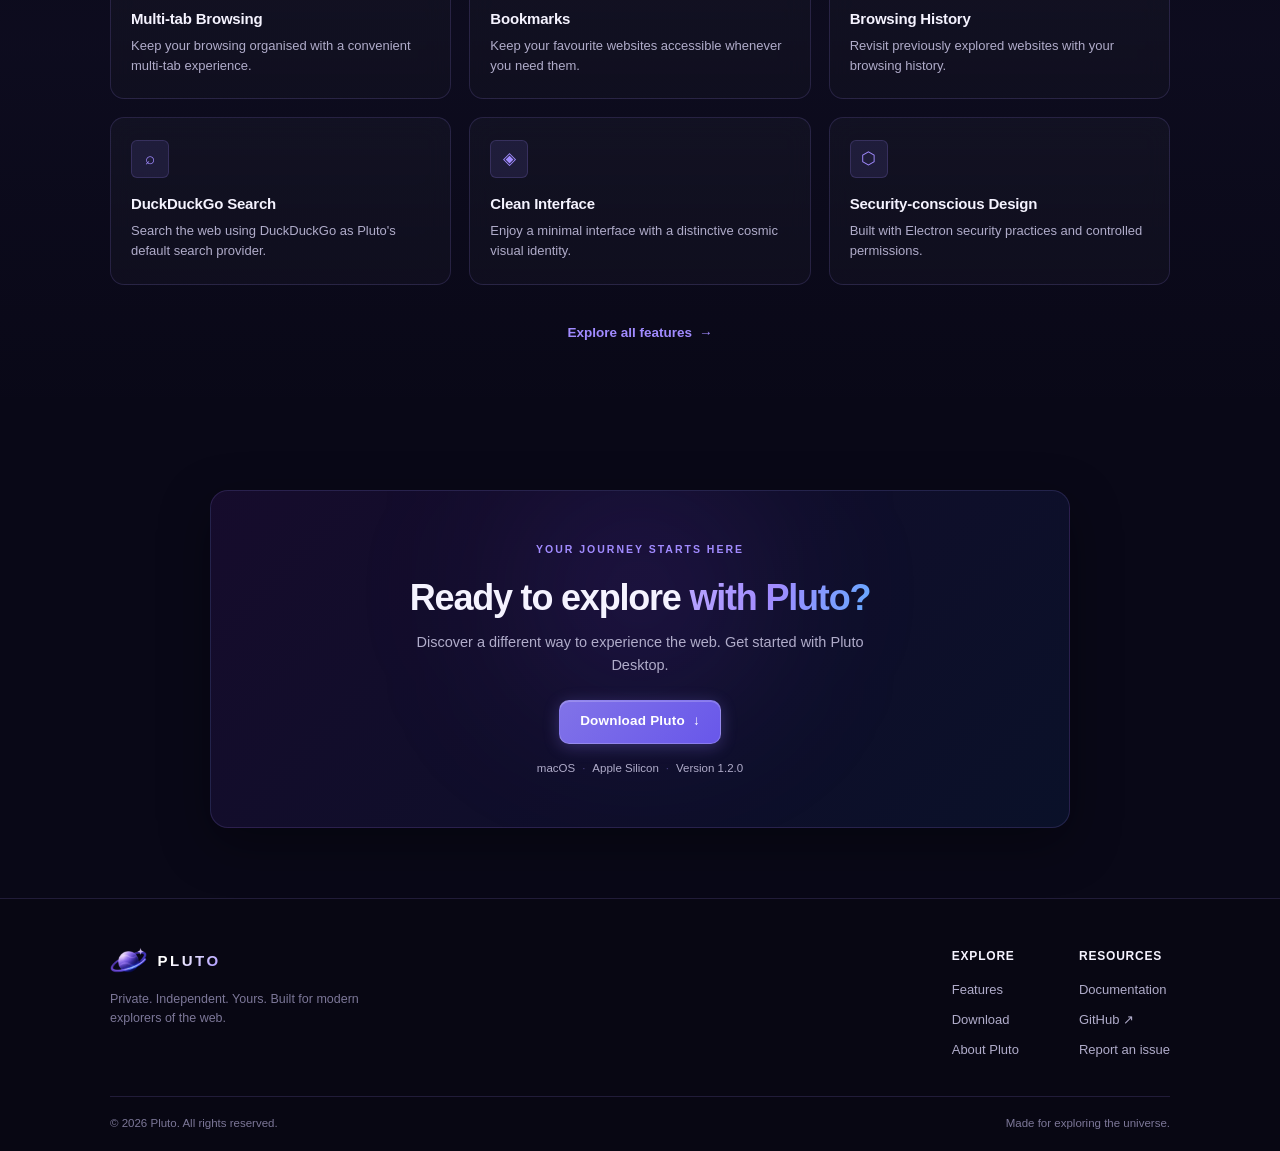
==== commit 2e9be704: ""Fix macOS download link to v1.2.0"" ====
--- a/index.html
+++ b/index.html
@@ -237,7 +237,7 @@
                     </p>
 
                     <a
-                        href="https://github.com/ParamMavani/pluto-browser/releases/tag/v1.1.0"
+                        href="https://github.com/ParamMavani/pluto-browser/releases/download/v1.2.0/Pluto-1.2.0-arm64.dmg"
                         target="_blank"
                         rel="noopener noreferrer"
                         class="btn btn-primary"
@@ -250,7 +250,7 @@
                         <span class="spec-dot">·</span>
                         <span class="spec-tag">Apple Silicon</span>
                         <span class="spec-dot">·</span>
-                        <span class="spec-tag">Version 1.1.0</span>
+                        <span class="spec-tag">Version 1.2.0</span>
                     </div>
 
                 </div>
